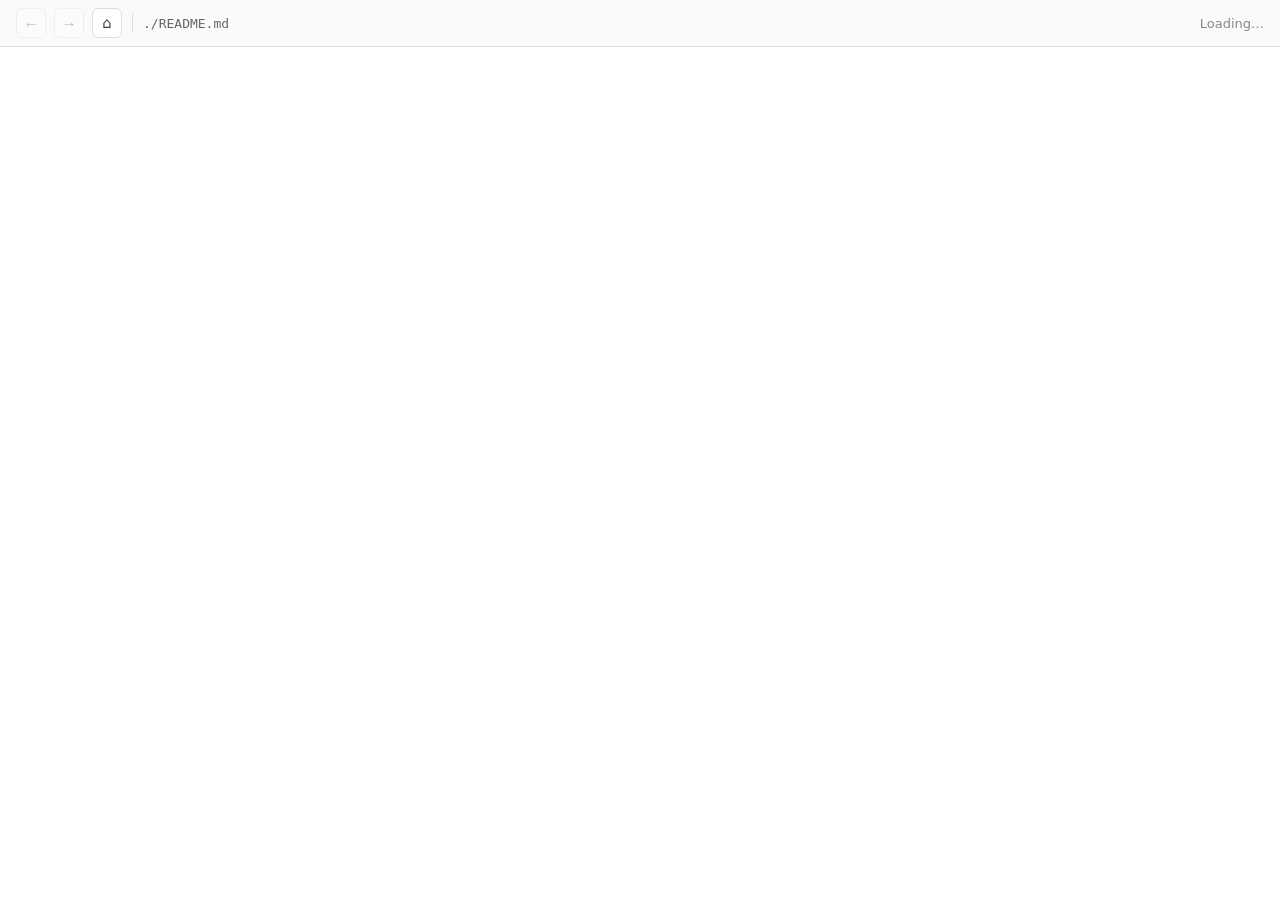
==== index.html @ 1ac45ea2 "Add index.html redirecting to README.md via view-md" ====
<!doctype html>
<html lang="en">
<head>
  <meta charset="UTF-8" />
  <meta http-equiv="refresh" content="0; url=view-md.html?path=./README.md" />
  <title>view-markdown</title>
</head>
<body>
  <a href="view-md.html?path=./README.md">Go to docs</a>
</body>
</html>
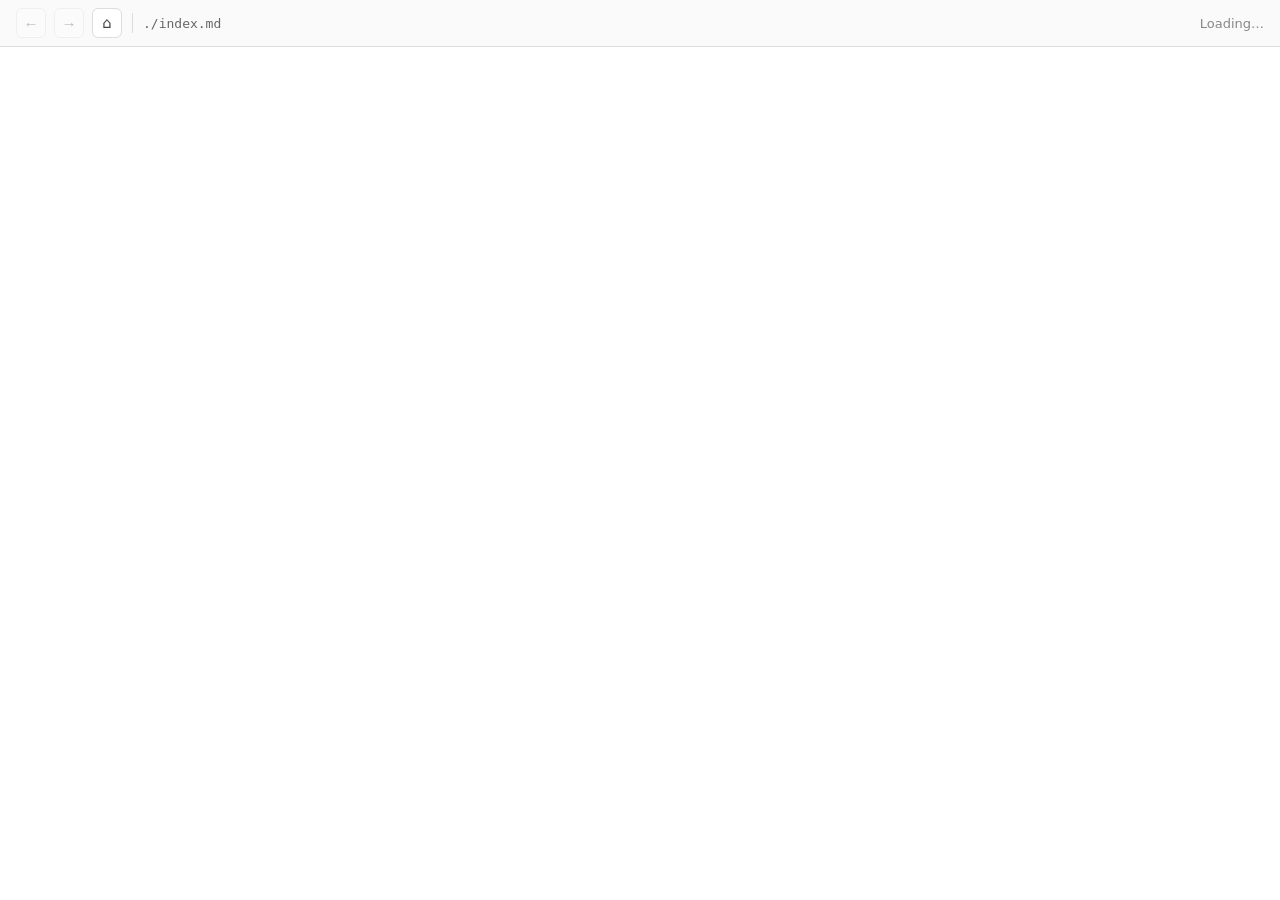
==== commit 6f19fe37: "Add index.css landing page styles, wire via ?css= in index.html" ====
--- a/index.html
+++ b/index.html
@@ -2,10 +2,10 @@
 <html lang="en">
 <head>
   <meta charset="UTF-8" />
-  <meta http-equiv="refresh" content="0; url=view-md.html?path=./README.md" />
+  <meta http-equiv="refresh" content="0; url=view-md.html?path=./index.md&css=./index.css" />
   <title>view-markdown</title>
 </head>
 <body>
-  <a href="view-md.html?path=./README.md">Go to docs</a>
+  <a href="view-md.html?path=./index.md&css=./index.css">Go to docs</a>
 </body>
 </html>
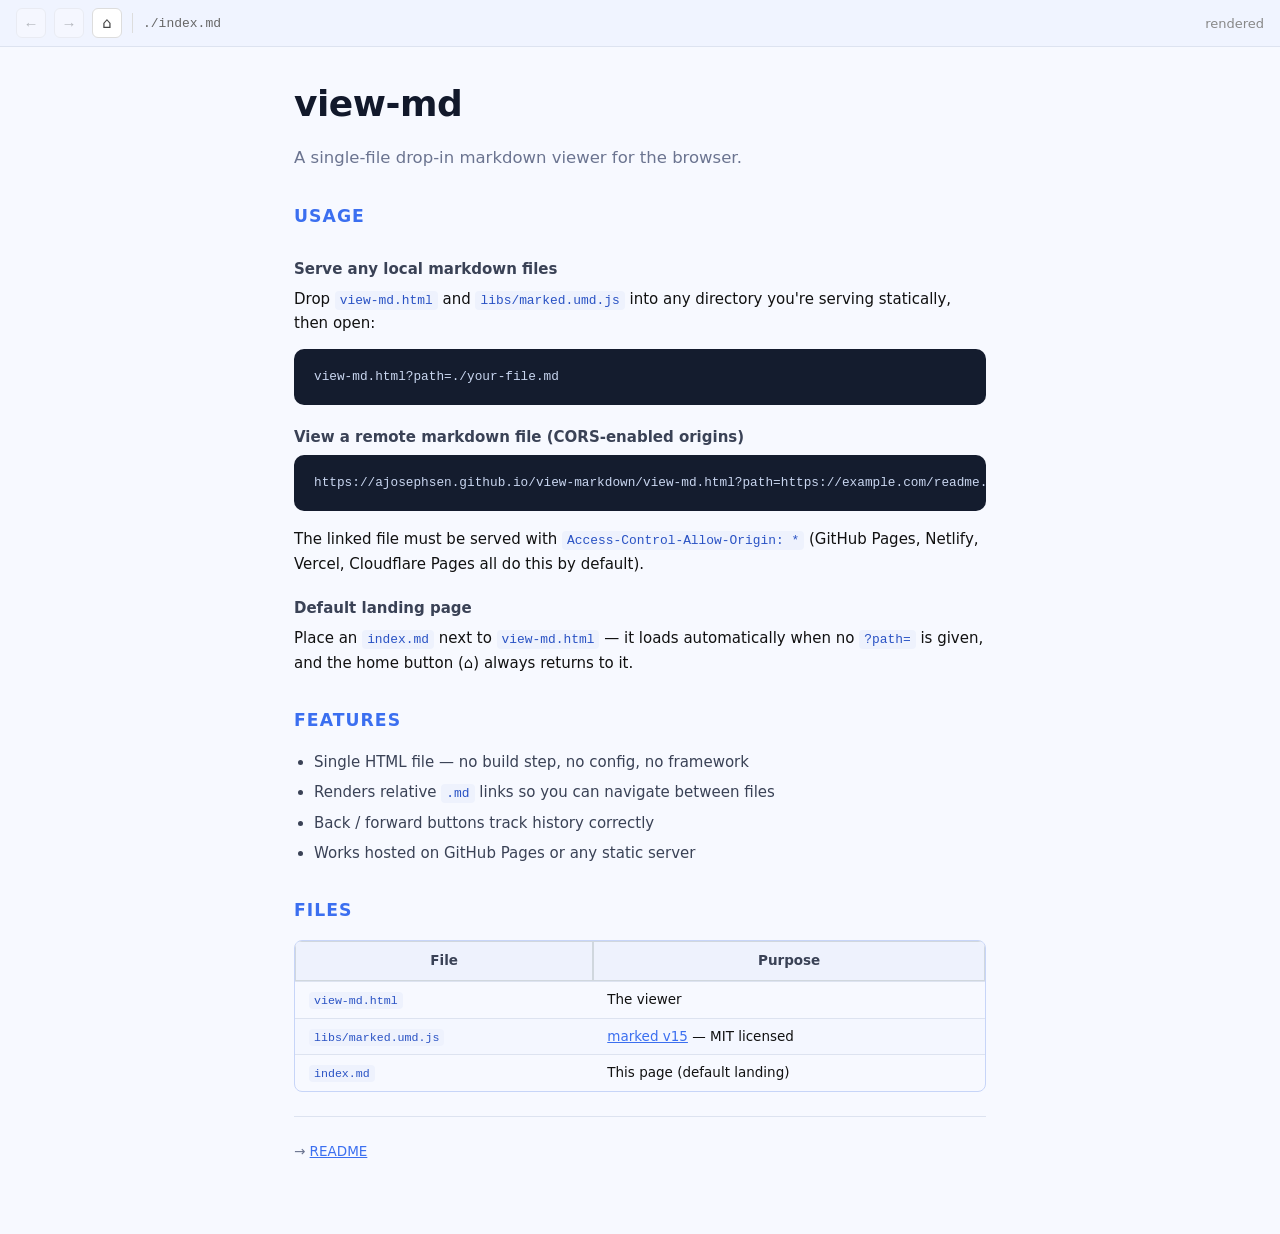
==== commit d19ccbe2: "Auto-discover viewer.css next to md file; rename index.css -> viewer.css" ====
--- a/index.html
+++ b/index.html
@@ -2,10 +2,10 @@
 <html lang="en">
 <head>
   <meta charset="UTF-8" />
-  <meta http-equiv="refresh" content="0; url=view-md.html?path=./index.md&css=./index.css" />
+  <meta http-equiv="refresh" content="0; url=view-md.html?path=./index.md" />
   <title>view-markdown</title>
 </head>
 <body>
-  <a href="view-md.html?path=./index.md&css=./index.css">Go to docs</a>
+  <a href="view-md.html?path=./index.md">Go to docs</a>
 </body>
 </html>
